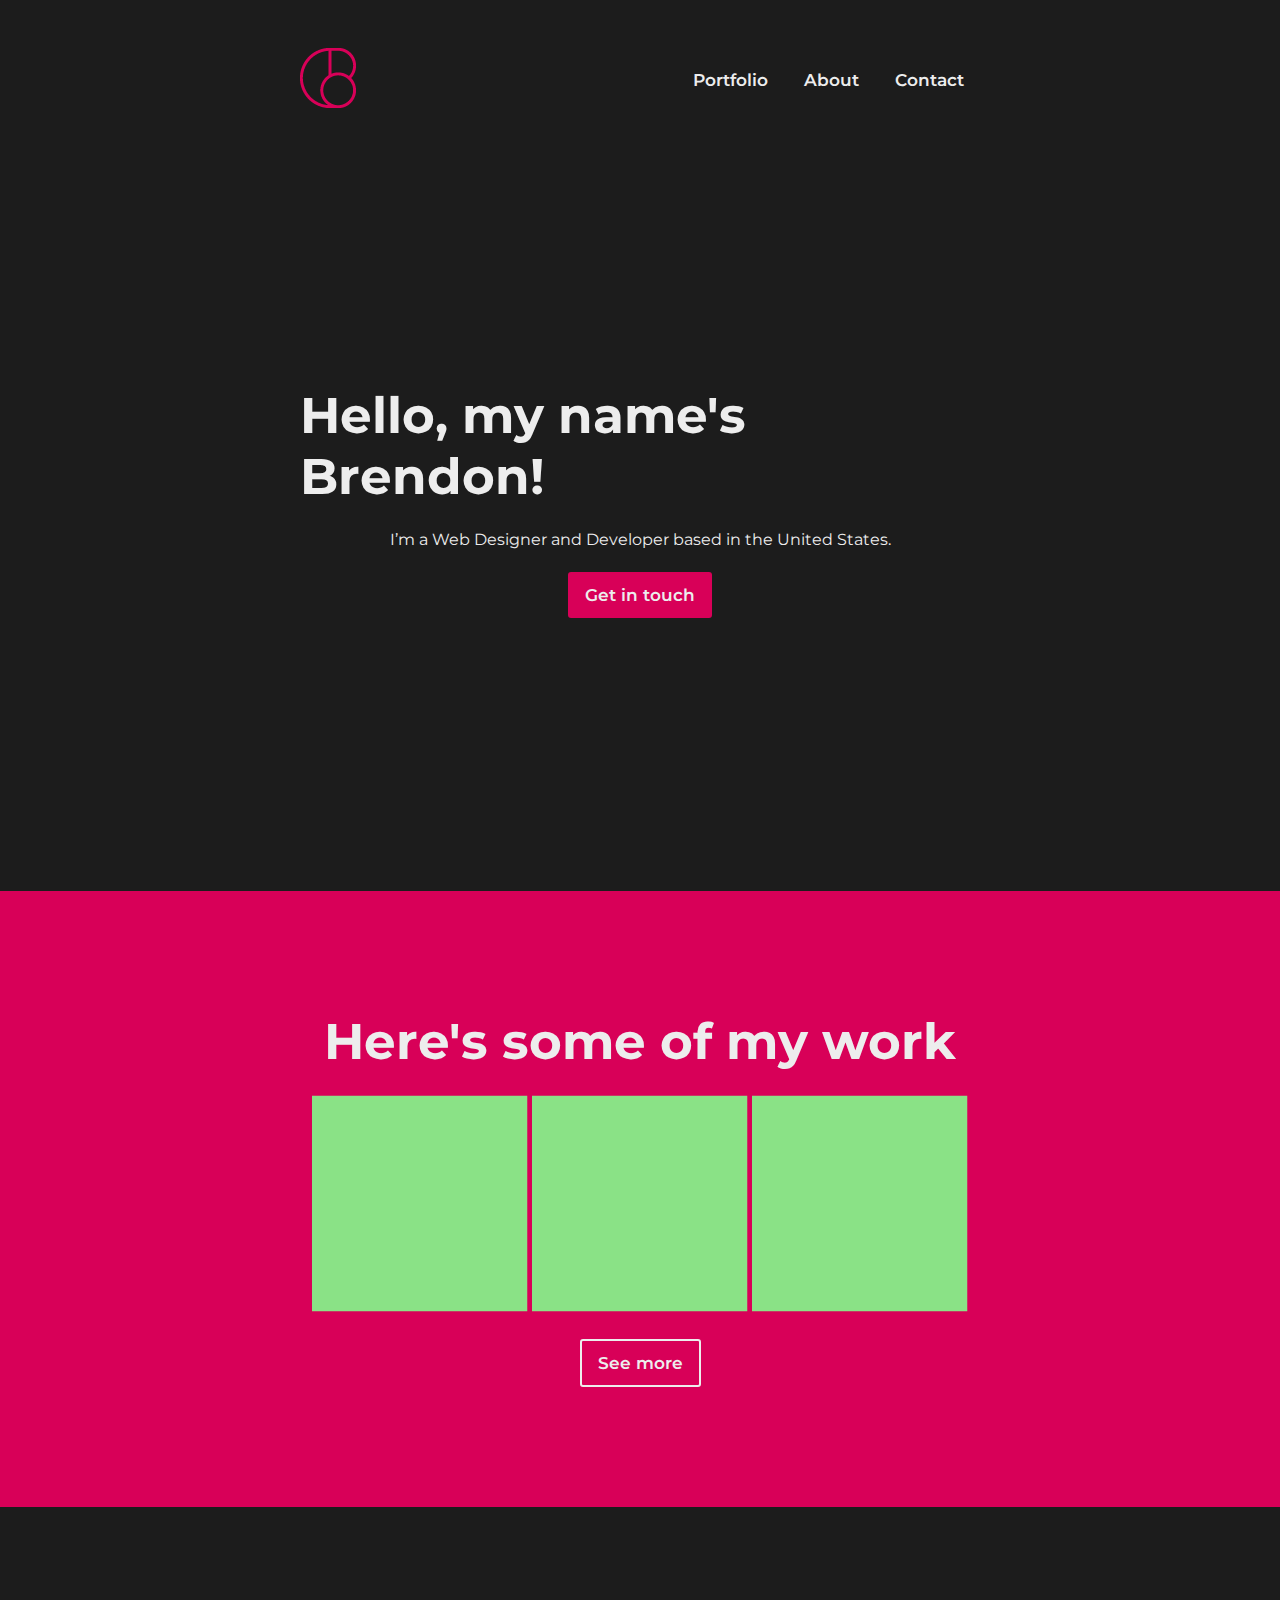
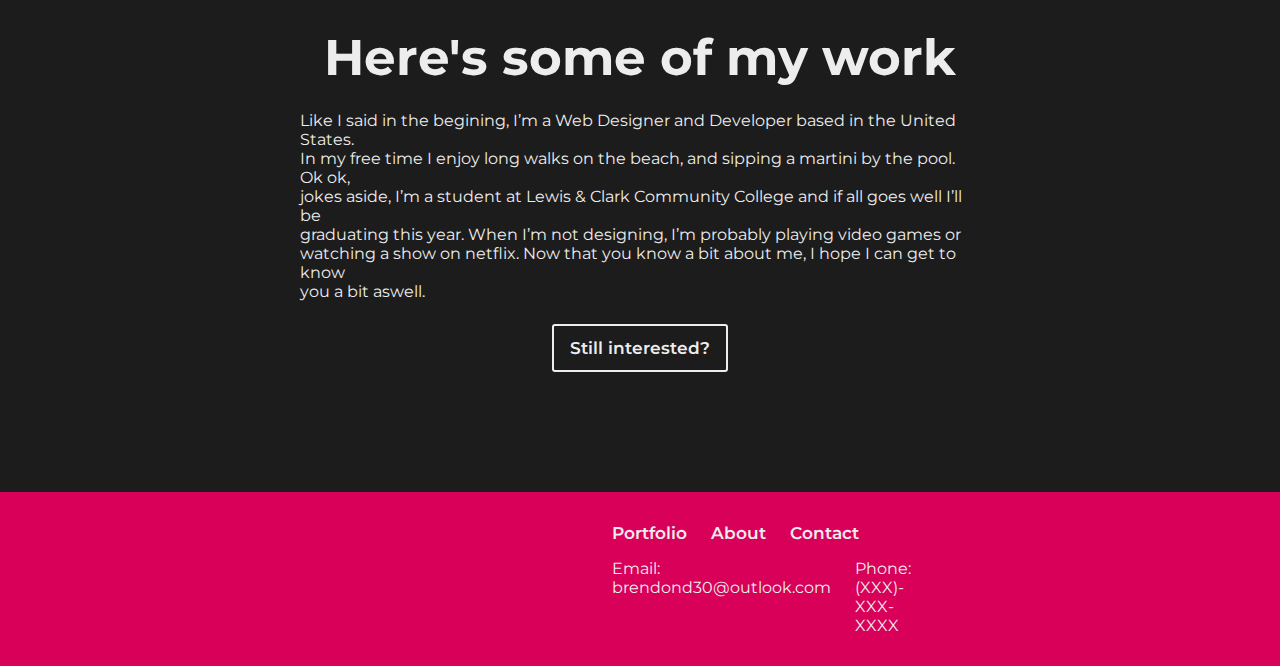
==== index.html @ 1923c1ed "Add files via upload" ====
<!DOCTYPE html>
<html lang="en">
<head>
    <meta charset="UTF-8">
    <meta http-equiv="X-UA-Compatible" content="IE=edge">
    <meta name="viewport" content="width=device-width, initial-scale=1.0">
    <title>Document</title>
    <link rel="stylesheet" href="css/styles.css">
    <script src="/javascript/javascript.js"></script>
    <link href="https://fonts.googleapis.com/css2?family=Montserrat:wght@300;400;600;700&display=swap" rel="stylesheet">
</head>
<body>
    <nav id="navbar">
        <div id="nav-l">
            <a href="#" class="nav-logo"><img src="/images/logo.png" alt="logo"></a>
        </div>
        <div id="nav-r">
            <a href="#" class="nav-item"><p1 class="semi-bold font-white">Portfolio</p1></a>
            <a href="#" class="nav-item"><p1 class="semi-bold font-white">About</p1></a>
            <a href="#" class="nav-item"><p1 class="semi-bold font-white">Contact</p1></a>
        </div>
    </nav>

    <section id="hero">
        <h1 class="bold font-white margin-top-large margin-bottom-small">Hello, my name's Brendon!</h1>
        <p2 class="regular font-white margin-bottom-small">I’m a Web Designer and Developer based in the United States.</p2>
        <button class="btn-main-accent margin-bottom-large"><p1 class="semi-bold font-white">Get in touch</p1></button>
    </section>

    <section id="portfolio">
        <h1 class="medium font-white margin-bottom-small">Here's some of my work</h1>
        <div id="portfolio-preview" class="margin-bottom-small">
            <a href="#"><img src="/images/portfolio-piece-one.png" alt="portfolio piece 1"></a>
            <a href="#"><img src="/images/portfolio-piece-two.png" alt="portfolio piece 2"></a>
            <a href="#"><img src="/images/portfolio-piece-one.png" alt="portfolio piece 3"></a>
        </div>
        <button class="btn-main-white"><p1 class="semi-bold font-white">See more</p1></button>
    </section>

    <section id="about">
        <h1 class="medium font-white margin-bottom-small">Here's some of my work</h1>
        <p2 class="regular font-white margin-bottom-small">Like I said in the begining, I’m a Web Designer and Developer based in the United States.<br>
            In my free time I enjoy long walks on the beach, and sipping a martini by the pool. Ok ok,<br>
            jokes aside, I’m a student at Lewis & Clark Community College and if all goes well I’ll be<br>
            graduating this year. When I’m not designing, I’m probably playing video games or<br>
            watching a show on netflix. Now that you know a bit about me, I hope I can get to know<br>
            you a bit aswell.</p2>
        <button class="btn-main-white"><p1 class="semi-bold font-white">Still interested?</p1></button>
    </section>

    <section id="footer">
        <div id="footer-top">
            <a href="#" class="footer-item"><p1 class="semi-bold font-white">Portfolio</p1></a>
            <a href="#" class="footer-item"><p1 class="semi-bold font-white">About</p1></a>
            <a href="#" class="footer-item"><p1 class="semi-bold font-white">Contact</p1></a>
        </div>
        <div id="footer-bottom">
            <p2 class="regular font-white footer-item">Email: brendond30@outlook.com</p2>
            <p2 class="regular font-white footer-item">Phone: (XXX)-XXX-XXXX</p2>
        </div>
    </section>
</body>
</html>
---- css/styles.css ----
* {
    margin: 0;
    padding: 0;
    font-size: 16px;
}

html {
    background-color: #1C1C1C;
}

/* Fonts */

h1 {
    font-family: 'Montserrat', sans-serif;
    font-size: 3.125rem;
}

p1 {
    font-family: 'Montserrat', sans-serif;
    font-size: 1.063rem;
}

p2 {
    font-family: 'Montserrat', sans-serif;
    font-size: 1rem;
}

.bold {
    font-weight: 700;
}

.semi-bold {
    font-weight: 600;
}

.regular {
    font-weight: 400;
}

.light {
    font-weight: 300;
}

/* Modifiers */

.font-white {
    color: #EDEDED;
}

.font-accent {
    color: #D80058;
}

.margin-top-large {
    margin-top: 14.063rem;
}

.margin-bottom-large {
    margin-bottom: 14.063rem;
}

.margin-top-medium {
    margin-top: 7.5rem;
}

.margin-bottom-medium {
    margin-bottom: 7.5rem;
}

.margin-bottom-small {
    margin-bottom: 1.438rem;
}

.margin-top-small {
    margin-top: 1.438rem;
}

/* Styles */

a, href {
    text-decoration: none;
}

/* Navbar */

#navbar {
    margin-top: 3rem;
    margin-bottom: 3rem;
    margin-left: 18.75rem;
    margin-right: 18.75rem;
    display: flex;
    flex-direction: row;
    justify-content: space-between;
    align-items: center;
}

.nav-item {
    padding: 0.75rem 1rem;
    background-color: transparent;
}

/* Hero */

#hero {
    display: flex;
    flex-direction: column;
    margin-top: 3rem;
    margin-bottom: 3rem;
    margin-left: 18.75rem;
    margin-right: 18.75rem;
    align-items: center;
}

.btn-main-accent {
    padding: 0.75rem 1rem;
    background-color: #D80058;
    border-radius: 3px;
    border: 1px solid transparent;
    cursor: pointer;
    transition: 100ms;
}

.btn-main-accent:hover {
    background-color: #ff0f6f;
}

/* Portfolio */

#portfolio {
    display: flex;
    flex-direction: column;
    padding-top: 7.5rem;
    padding-bottom: 7.5rem;
    padding-left: 18.75rem;
    padding-right: 18.75rem;
    align-items: center;
    background-color: #D80058;
}

.btn-main-white {
    padding: 0.75rem 1rem;
    background-color: transparent;
    border-radius: 3px;
    border: 2px solid #EDEDED;
    cursor: pointer;
    transition: 100ms;
}

.btn-main-white:hover {
    background-color: #EDEDED;
}

/* About */

#about {
    display: flex;
    flex-direction: column;
    padding-top: 7.5rem;
    padding-bottom: 7.5rem;
    padding-left: 18.75rem;
    padding-right: 18.75rem;
    align-items: center;
    background-color: #1C1C1C;
}

/* Footer */

#footer {
    display: flex;
    flex-direction: column;
    padding-top: 1.438rem;
    padding-bottom: 1.438rem;
    padding-left: 18.75rem;
    padding-right: 18.75rem;
    background-color: #D80058;
}

#footer-top {
    display: flex;
    flex-direction: row;
    justify-content: space-between;
    margin-left: 18.75rem;
    margin-right: 18.75rem;
}

#footer-bottom {
    display: flex;
    flex-direction: row;
    justify-content: space-between;
    margin-left: 18.75rem;
    margin-right: 18.75rem;
}

.footer-item {
    padding: 0.5rem 0.75rem;
}
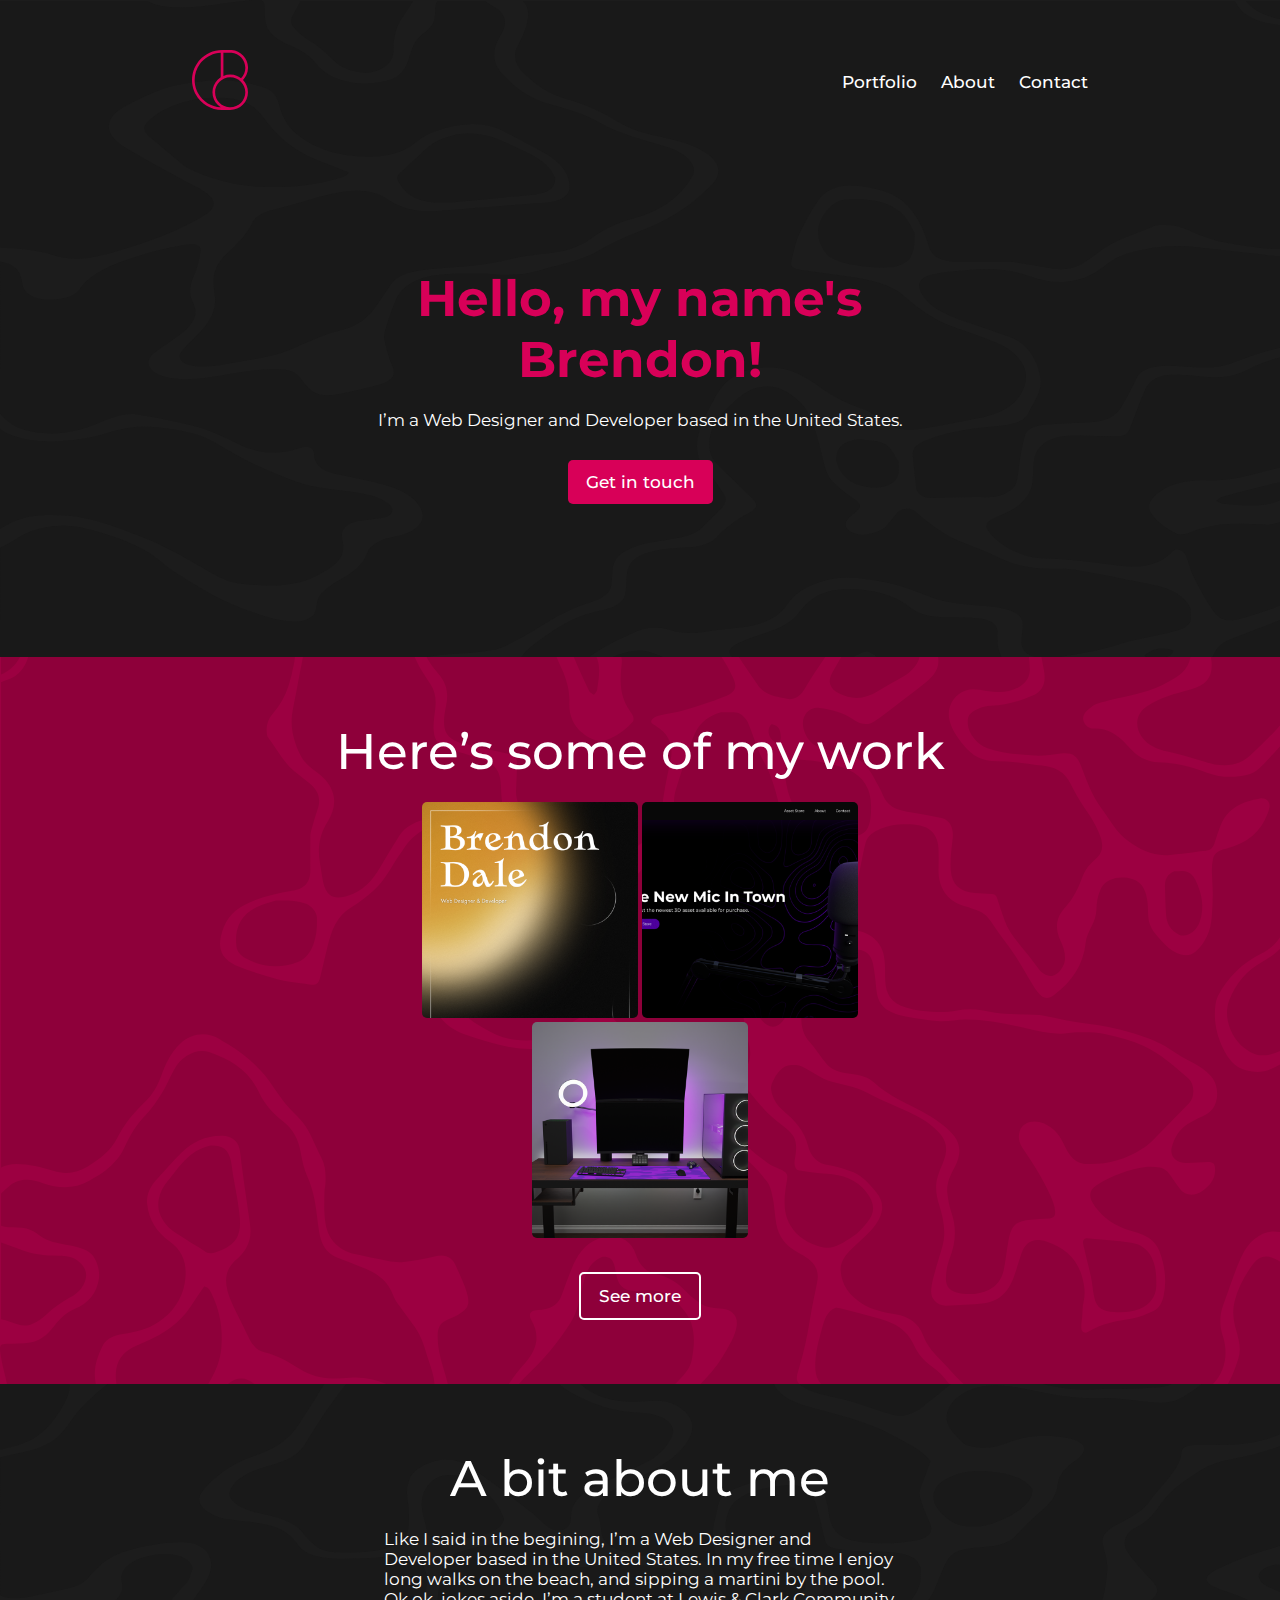
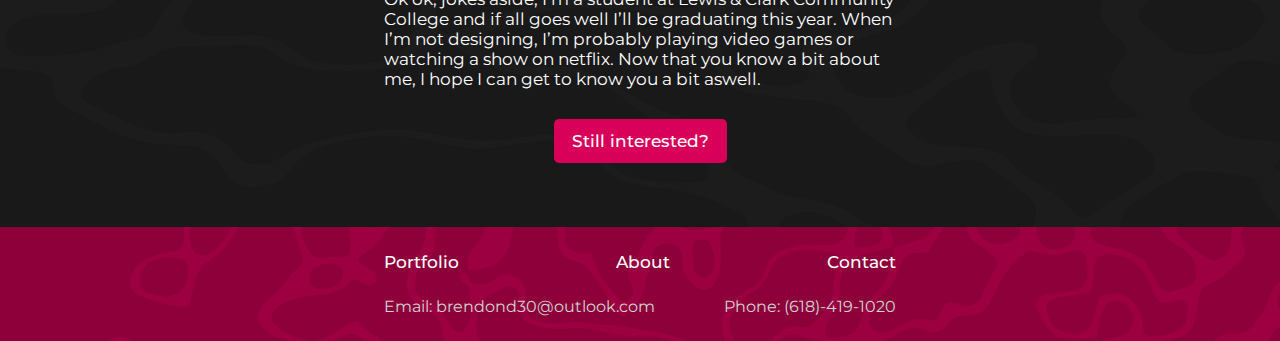
==== commit 335c8fa4: "Added the portfolio, about, and contact pages along with all css" ====
--- a/index.html
+++ b/index.html
@@ -4,60 +4,61 @@
     <meta charset="UTF-8">
     <meta http-equiv="X-UA-Compatible" content="IE=edge">
     <meta name="viewport" content="width=device-width, initial-scale=1.0">
-    <title>Document</title>
-    <link rel="stylesheet" href="css/styles.css">
-    <script src="/javascript/javascript.js"></script>
-    <link href="https://fonts.googleapis.com/css2?family=Montserrat:wght@300;400;600;700&display=swap" rel="stylesheet">
+    <title>Home Page | Brendon Dale Designs</title>
+    <link rel="stylesheet" href="css/style-index.css">
+    <link href="https://fonts.googleapis.com/css2?family=Montserrat:ital,wght@0,400;0,500;0,700;1,400;1,500&display=swap" rel="stylesheet">
 </head>
 <body>
-    <nav id="navbar">
+    <nav id="navigation">
         <div id="nav-l">
-            <a href="#" class="nav-logo"><img src="/images/logo.png" alt="logo"></a>
+            <a href="index.html"><img src="images/logo.svg" alt="Brendon Dale Designs Logo" class="navlogo"></a>
         </div>
         <div id="nav-r">
-            <a href="#" class="nav-item"><p1 class="semi-bold font-white">Portfolio</p1></a>
-            <a href="#" class="nav-item"><p1 class="semi-bold font-white">About</p1></a>
-            <a href="#" class="nav-item"><p1 class="semi-bold font-white">Contact</p1></a>
+            <a href="portfolio.html" class="navitems"><p1 class="semibold">Portfolio</p1></a>
+            <a href="about.html" class="navitems"><p1 class="semibold">About</p1></a>
+            <a href="contact.html" class="navitems"><p1 class="semibold">Contact</p1></a>
         </div>
     </nav>
-
     <section id="hero">
-        <h1 class="bold font-white margin-top-large margin-bottom-small">Hello, my name's Brendon!</h1>
-        <p2 class="regular font-white margin-bottom-small">I’m a Web Designer and Developer based in the United States.</p2>
-        <button class="btn-main-accent margin-bottom-large"><p1 class="semi-bold font-white">Get in touch</p1></button>
-    </section>
-
-    <section id="portfolio">
-        <h1 class="medium font-white margin-bottom-small">Here's some of my work</h1>
-        <div id="portfolio-preview" class="margin-bottom-small">
-            <a href="#"><img src="/images/portfolio-piece-one.png" alt="portfolio piece 1"></a>
-            <a href="#"><img src="/images/portfolio-piece-two.png" alt="portfolio piece 2"></a>
-            <a href="#"><img src="/images/portfolio-piece-one.png" alt="portfolio piece 3"></a>
-        </div>
-        <button class="btn-main-white"><p1 class="semi-bold font-white">See more</p1></button>
-    </section>
-
-    <section id="about">
-        <h1 class="medium font-white margin-bottom-small">Here's some of my work</h1>
-        <p2 class="regular font-white margin-bottom-small">Like I said in the begining, I’m a Web Designer and Developer based in the United States.<br>
-            In my free time I enjoy long walks on the beach, and sipping a martini by the pool. Ok ok,<br>
-            jokes aside, I’m a student at Lewis & Clark Community College and if all goes well I’ll be<br>
-            graduating this year. When I’m not designing, I’m probably playing video games or<br>
-            watching a show on netflix. Now that you know a bit about me, I hope I can get to know<br>
-            you a bit aswell.</p2>
-        <button class="btn-main-white"><p1 class="semi-bold font-white">Still interested?</p1></button>
-    </section>
-
-    <section id="footer">
-        <div id="footer-top">
-            <a href="#" class="footer-item"><p1 class="semi-bold font-white">Portfolio</p1></a>
-            <a href="#" class="footer-item"><p1 class="semi-bold font-white">About</p1></a>
-            <a href="#" class="footer-item"><p1 class="semi-bold font-white">Contact</p1></a>
-        </div>
-        <div id="footer-bottom">
-            <p2 class="regular font-white footer-item">Email: brendond30@outlook.com</p2>
-            <p2 class="regular font-white footer-item">Phone: (XXX)-XXX-XXXX</p2>
+        <div id="herowrap">
+            <h1 class="heroheader">Hello, my name's Brendon!</h1>
+            <p1 class="herosubheader">I’m a Web Designer and Developer based in the United States.</p1>
+            <a href="contact.html" id="button1"><p1 class="semibold">Get in touch</p1></a>
         </div>
     </section>
+    <section id="portfolio">
+        <div id="portfoliowrap">
+            <h1 id="thumbnailheader" class="semibold">Here’s some of my work</h1>
+            <div id="thumbnailcontainer">
+                <a href="images/full-size/poster.png" target="_"><img src="images/thumbnails/PosterT.png" alt="Graphic design poster" class="thumbnailsmall"></a>
+                <a href="images/full-size/3dassetstore.png" target="_"><img src="images/thumbnails/3DAssetStoreT.png" alt="3D asset website" class="thumbnailsmall"></a>
+                <a href="images/full-size/roomdesign1.png" target="_"><img src="images/thumbnails/Room_Design1T.png" alt="3D modeled desk setup" class="thumbnailsmall"></a>
+            </div>
+            <a href="portfolio.html" id="button2"><p1 class="semibold">See more</p1></a>
+        </div>
+    </section>
+    <section id="about">
+        <div id="aboutwrap">
+            <h1 id="aboutheader" class="semibold">A bit about me</h1>
+            <p1 id="abouttext">	Like I said in the begining, I’m a Web Designer and Developer based in the United States.
+                In my free time I enjoy long walks on the beach, and sipping a martini by the pool. Ok ok,
+                jokes aside, I’m a student at Lewis & Clark Community College and if all goes well I’ll be
+                graduating this year. When I’m not designing, I’m probably playing video games or
+                watching a show on netflix. Now that you know a bit about me, I hope I can get to know
+                you a bit aswell.</p1>
+            <a href="contact.html" id="button1"><p1 class="semibold">Still interested?</p1></a>
+        </div>
+    </section>
+    <footer id="footer">
+        <div id="footertop">
+            <a href="portfolio.html" class="footeritems"><p1 class="semibold">Portfolio</p1></a>
+            <a href="about.html" class="footeritems"><p1 class="semibold">About</p1></a>
+            <a href="contact.html" class="footeritems"><p1 class="semibold">Contact</p1></a>
+        </div>
+        <div id="footerbottom">
+            <p2 class="footerinfo">Email: brendond30@outlook.com</p2>
+            <p2 class="footerinfo">Phone: (618)-419-1020</p2>
+        </div>
+    </footer>
 </body>
 </html>--- a/css/style-index.css
+++ b/css/style-index.css
@@ -0,0 +1,227 @@
+:root {
+    --greydark1: #1C1C1C;
+    --greydark2: #191919;
+    --greylight1: #303030;
+    --greylight2: #606060;
+    --accent: #D80058;
+    --accentlight: #ff0066;
+    --accentdark: #9c0041;
+    --accentdark2: #8E003A;
+    --contrast: #fff;
+    --contrast2: rgb(211, 211, 211);
+}
+
+* {
+    margin: 0;
+    padding: 0;
+}
+
+html {
+    font-family: 'Montserrat', sans-serif;
+    background-color: var(--greydark1);
+    font-size: 16px;
+    color: var(--contrast);
+    width: 100%;
+    min-height: 100%;
+    background-image: url('/images/bg-images/BGT.svg');
+    background-size: cover;
+    background-repeat: no-repeat;
+}
+
+h1 {
+    font-size: 3.125rem;
+    display: inline-block;
+}
+
+h2 {
+    font-size: 2.188rem;
+    display: inline-block;
+}
+
+h3 {
+    font-size: 1.563rem;
+    display: inline-block;
+}
+
+p1 {
+    font-size: 1.063rem;
+    display: inline-block;
+}
+
+p2 {
+    font-size: 1rem;
+    display: inline-block;
+}
+
+a, href {
+    text-decoration: none;
+}
+
+.semibold {
+    font-weight: 500;
+}
+
+/*Globals*/
+#button1 {
+    background-color: var(--accent);
+    color: var(--contrast);
+    padding: 12px 18px;
+    border-radius: 5px;
+    width: fit-content;
+    height: fit-content;
+    transition: 500ms;
+    display: inline-block;
+}
+
+#button1:hover {
+    background-color: var(--accentlight);
+}
+
+#button2 {
+    background-color: transparent;
+    border: 2px solid #fff;
+    color: var(--contrast);
+    padding: 12px 18px;
+    border-radius: 5px;
+    width: fit-content;
+    height: fit-content;
+    transition: 500ms;
+    display: inline-block;
+}
+
+#button2:hover {
+    background-color: var(--contrast);
+    color: var(--accentdark);
+}
+
+/*Navigation*/
+#navigation {
+    display: flex;
+    flex-direction: row;
+    align-items: center;
+    justify-content: space-between;
+    margin-left: 15%;
+    margin-right: 15%;
+    margin-top: 50px;
+    margin-bottom: 50px;
+}
+
+.navlogo {
+    height: 60px;
+}
+
+.navitems {
+    color: var(--contrast);
+    margin-left: 20px;
+}
+
+/*Hero*/
+#hero {
+    margin: 12% 25%;
+}
+
+#herowrap {
+    display: flex;
+    flex-direction: column;
+    align-items: center;
+    text-align: center;
+}
+
+.heroheader {
+    color: var(--accent);
+    margin-bottom: 20px;
+}
+
+.herosubheader {
+    margin-bottom: 30px;
+}
+
+/*Portfolio*/
+#portfolio {
+    padding: 5% 25%;
+    background-color: var(--accentdark);
+    background-image: url('/images/bg-images/BGRA.svg');
+    background-size: cover;
+    background-repeat: no-repeat;
+}
+
+#portfoliowrap {
+    display: flex;
+    flex-direction: column;
+    align-items: center;
+    text-align: center;
+}
+
+#thumbnailheader {
+    margin-bottom: 20px;
+}
+
+#thumbnailcontainer {
+    margin-bottom: 30px;
+}
+
+.thumbnailsmall {
+    height: 13.5rem;
+    border-radius: 5px;
+    transition: 500ms;
+}
+
+.thumbnailsmall:hover {
+    filter: brightness(1.25);
+}
+
+/*About*/
+#about {
+    margin: 5% 30%;
+}
+
+#aboutwrap {
+    display: flex;
+    flex-direction: column;
+    align-items: center;
+    text-align: center;
+}
+
+#aboutheader {
+    margin-bottom: 20px;
+}
+
+#abouttext {
+    margin-bottom: 30px;
+    text-align: start;
+}
+
+/*Footer*/
+#footer {
+    padding: 25px 30%;
+    background-color: var(--accentdark);
+    display: flex;
+    flex-direction: column;
+    justify-content: space-between;
+    background-image: url('/images/bg-images/BGSA.svg');
+    background-size: cover;
+    background-repeat: no-repeat;
+}
+
+#footertop {
+    display: flex;
+    flex-direction: row;
+    align-items: center;
+    justify-content: space-between;
+    margin-bottom: 25px;
+}
+
+#footerbottom {
+    display: flex;
+    flex-direction: row;
+    align-items: center;
+    justify-content: space-between;
+}
+
+.footeritems {
+    color: var(--contrast);
+}
+
+.footerinfo {
+    color: var(--contrast2);
+}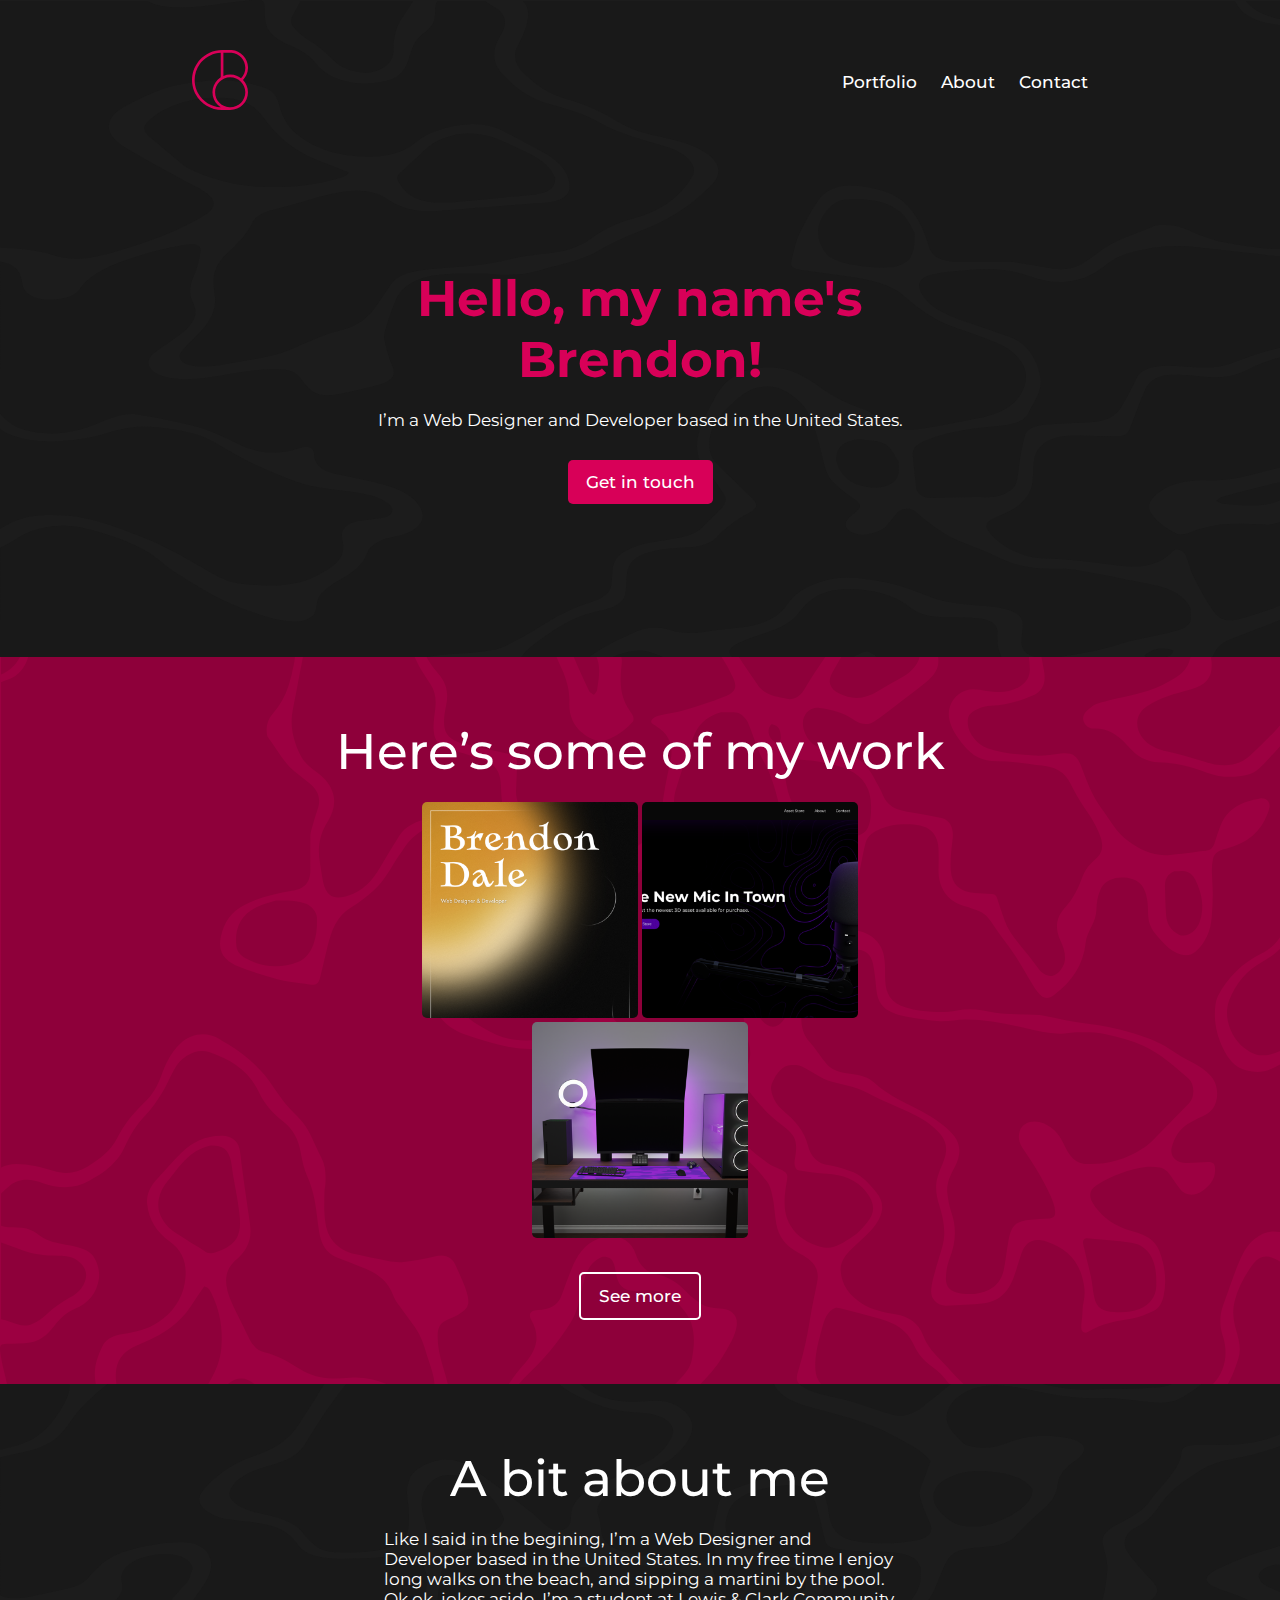
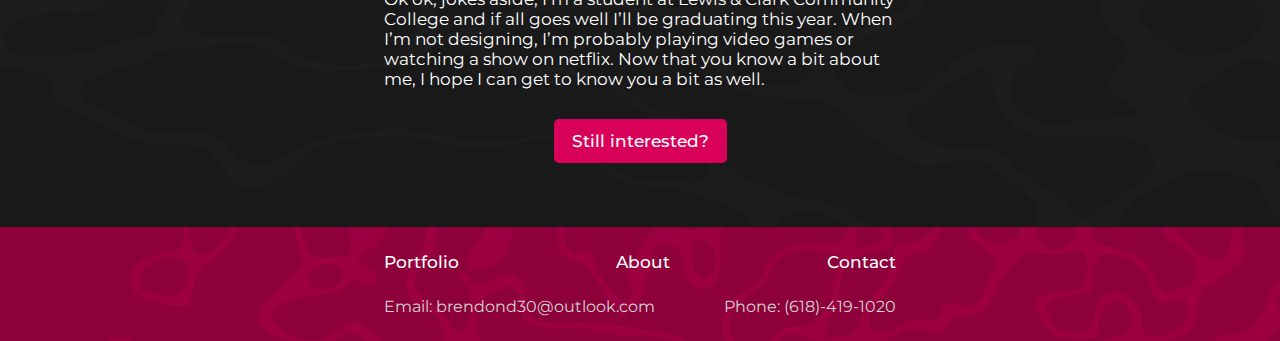
==== commit 6c5eb496: "Updated for Web Animation Final Conference" ====
--- a/index.html
+++ b/index.html
@@ -45,8 +45,8 @@
                 jokes aside, I’m a student at Lewis & Clark Community College and if all goes well I’ll be
                 graduating this year. When I’m not designing, I’m probably playing video games or
                 watching a show on netflix. Now that you know a bit about me, I hope I can get to know
-                you a bit aswell.</p1>
-            <a href="contact.html" id="button1"><p1 class="semibold">Still interested?</p1></a>
+                you a bit as well.</p1>
+            <a href="about.html" id="button1"><p1 class="semibold">Still interested?</p1></a>
         </div>
     </section>
     <footer id="footer">
